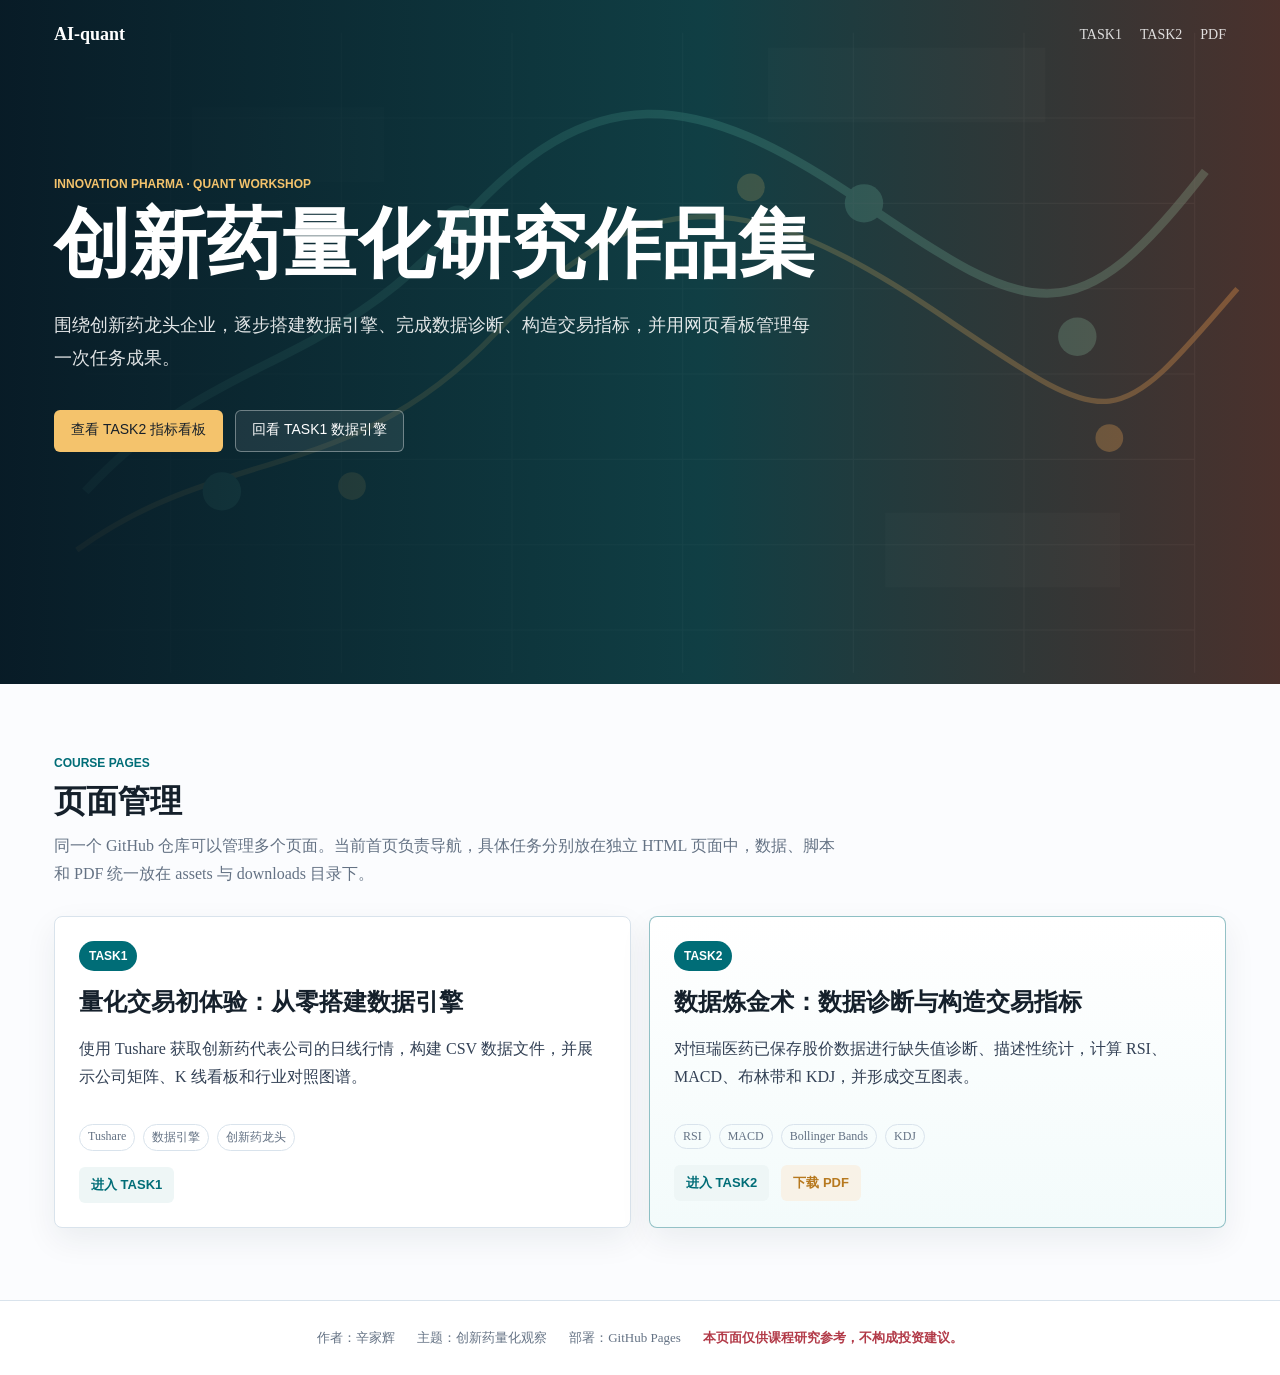
==== index.html @ 2474ee15 "Add TASK2 indicator dashboard" ====
<!doctype html>
<html lang="zh-CN">
<head>
  <meta charset="utf-8">
  <meta name="viewport" content="width=device-width, initial-scale=1">
  <title>AI-quant · 创新药量化学习档案</title>
  <link rel="stylesheet" href="assets/styles.css?v=4">
</head>
<body>
  <header class="hero portal-hero">
    <nav class="nav">
      <div class="brand">AI-quant</div>
      <div class="nav-links">
        <a href="task1.html">TASK1</a>
        <a href="task2.html">TASK2</a>
        <a href="downloads/辛家辉TASK2.pdf">PDF</a>
      </div>
    </nav>
    <section class="hero-inner">
      <p class="eyebrow">Innovation Pharma · Quant Workshop</p>
      <h1>创新药量化研究作品集</h1>
      <p class="hero-copy">围绕创新药龙头企业，逐步搭建数据引擎、完成数据诊断、构造交易指标，并用网页看板管理每一次任务成果。</p>
      <div class="hero-actions">
        <a class="button primary" href="task2.html">查看 TASK2 指标看板</a>
        <a class="button secondary" href="task1.html">回看 TASK1 数据引擎</a>
      </div>
    </section>
  </header>

  <main>
    <section class="section">
      <div class="section-head">
        <p class="eyebrow">Course Pages</p>
        <h2>页面管理</h2>
        <p>同一个 GitHub 仓库可以管理多个页面。当前首页负责导航，具体任务分别放在独立 HTML 页面中，数据、脚本和 PDF 统一放在 assets 与 downloads 目录下。</p>
      </div>
      <div class="portal-grid">
        <article class="portal-card">
          <span class="task-mark">TASK1</span>
          <h3>量化交易初体验：从零搭建数据引擎</h3>
          <p>使用 Tushare 获取创新药代表公司的日线行情，构建 CSV 数据文件，并展示公司矩阵、K 线看板和行业对照图谱。</p>
          <div class="tags">
            <span class="tag">Tushare</span>
            <span class="tag">数据引擎</span>
            <span class="tag">创新药龙头</span>
          </div>
          <a class="csv-link" href="task1.html">进入 TASK1</a>
        </article>

        <article class="portal-card featured">
          <span class="task-mark">TASK2</span>
          <h3>数据炼金术：数据诊断与构造交易指标</h3>
          <p>对恒瑞医药已保存股价数据进行缺失值诊断、描述性统计，计算 RSI、MACD、布林带和 KDJ，并形成交互图表。</p>
          <div class="tags">
            <span class="tag">RSI</span>
            <span class="tag">MACD</span>
            <span class="tag">Bollinger Bands</span>
            <span class="tag">KDJ</span>
          </div>
          <a class="csv-link" href="task2.html">进入 TASK2</a>
          <a class="csv-link secondary-link" href="downloads/辛家辉TASK2.pdf">下载 PDF</a>
        </article>
      </div>
    </section>
  </main>

  <footer class="footer">
    <span>作者：辛家辉</span>
    <span>主题：创新药量化观察</span>
    <span>部署：GitHub Pages</span>
    <strong>本页面仅供课程研究参考，不构成投资建议。</strong>
  </footer>
</body>
</html>
---- assets/styles.css ----
:root {
  color-scheme: light;
  --ink: #15202b;
  --muted: #647284;
  --line: #d9e3ec;
  --panel: #ffffff;
  --soft: #f3f7fb;
  --teal: #006d77;
  --deep: #0f2f3a;
  --red: #b23a48;
  --gold: #b7791f;
  --blue: #2f5597;
  --green: #2f7d5c;
}

* {
  box-sizing: border-box;
}

html {
  scroll-behavior: smooth;
}

body {
  margin: 0;
  font-family: "Songti SC", SimSun, "Noto Serif CJK SC", serif;
  color: var(--ink);
  background: #fbfcfe;
  letter-spacing: 0;
}

a {
  color: inherit;
  text-decoration: none;
}

.hero {
  min-height: 88vh;
  color: #fff;
  background:
    linear-gradient(90deg, rgba(8, 27, 38, .96), rgba(17, 70, 72, .76) 55%, rgba(112, 55, 37, .62)),
    url("data:image/svg+xml,%3Csvg xmlns='http://www.w3.org/2000/svg' viewBox='0 0 1200 760'%3E%3Crect width='1200' height='760' fill='%230d2738'/%3E%3Cg opacity='.68'%3E%3Cpath d='M80 520 C200 390 306 410 430 270 S650 140 810 250 1010 375 1130 220' fill='none' stroke='%236cc3b2' stroke-width='8'/%3E%3Cpath d='M72 575 C210 475 330 515 466 370 S704 235 875 350 1040 470 1160 330' fill='none' stroke='%23f4b860' stroke-width='5'/%3E%3Cpath d='M180 160 h180 v70 H180zM720 104 h260 v70H720zM830 540h220v70H830z' fill='%23ffffff' opacity='.08'/%3E%3Ccircle cx='208' cy='520' r='18' fill='%236cc3b2'/%3E%3Ccircle cx='430' cy='270' r='18' fill='%236cc3b2'/%3E%3Ccircle cx='810' cy='250' r='18' fill='%236cc3b2'/%3E%3Ccircle cx='1010' cy='375' r='18' fill='%236cc3b2'/%3E%3Ccircle cx='330' cy='515' r='13' fill='%23f4b860'/%3E%3Ccircle cx='704' cy='235' r='13' fill='%23f4b860'/%3E%3Ccircle cx='1040' cy='470' r='13' fill='%23f4b860'/%3E%3Cg stroke='%23ffffff' opacity='.16'%3E%3Cpath d='M80 650h1040M80 570h1040M80 490h1040M80 410h1040M80 330h1040M80 250h1040M80 170h1040'/%3E%3Cpath d='M160 90v600M320 90v600M480 90v600M640 90v600M800 90v600M960 90v600M1120 90v600'/%3E%3C/g%3E%3C/g%3E%3C/svg%3E") center/cover;
}

.nav {
  display: flex;
  align-items: center;
  justify-content: space-between;
  max-width: 1220px;
  margin: 0 auto;
  padding: 24px;
}

.brand {
  font-size: 18px;
  font-weight: 700;
}

.nav-links {
  display: flex;
  gap: 18px;
  font-size: 14px;
  color: rgba(255, 255, 255, .84);
}

.hero-inner {
  max-width: 1220px;
  margin: 0 auto;
  padding: 12vh 24px 18vh;
}

.eyebrow {
  margin: 0 0 12px;
  color: var(--teal);
  font-family: Arial, sans-serif;
  font-size: 12px;
  font-weight: 800;
  text-transform: uppercase;
}

.hero .eyebrow {
  color: #f4c36c;
}

h1,
h2,
h3,
h4 {
  margin: 0;
  font-weight: 700;
  letter-spacing: 0;
}

h1 {
  max-width: 820px;
  font-size: clamp(40px, 7vw, 76px);
  line-height: 1.08;
}

h2 {
  font-size: 32px;
  line-height: 1.2;
}

.hero-copy {
  max-width: 760px;
  margin: 24px 0 0;
  color: rgba(255, 255, 255, .88);
  font-size: 18px;
  line-height: 1.85;
}

.hero-actions {
  display: flex;
  gap: 12px;
  flex-wrap: wrap;
  margin-top: 34px;
}

.button,
.seg {
  min-height: 42px;
  border: 1px solid transparent;
  border-radius: 6px;
  padding: 10px 16px;
  font-family: Arial, "Songti SC", SimSun, serif;
  font-size: 14px;
  cursor: pointer;
}

.button.primary {
  background: #f4c36c;
  color: #17202a;
}

.button.secondary {
  border-color: rgba(255, 255, 255, .36);
  color: #fff;
  background: rgba(255, 255, 255, .08);
}

.section {
  max-width: 1220px;
  margin: 0 auto;
  padding: 72px 24px;
}

.section-head {
  max-width: 790px;
  margin-bottom: 28px;
}

.section-head p:not(.eyebrow) {
  margin: 12px 0 0;
  color: var(--muted);
  line-height: 1.75;
}

.dashboard-section {
  max-width: none;
  padding-left: max(24px, calc((100vw - 1220px) / 2 + 24px));
  padding-right: max(24px, calc((100vw - 1220px) / 2 + 24px));
  background: linear-gradient(180deg, #ffffff 0%, #f5f9fc 100%);
}

.control-row {
  display: flex;
  gap: 8px;
  flex-wrap: wrap;
  margin-bottom: 16px;
}

.sticky-control {
  position: sticky;
  top: 0;
  z-index: 5;
  width: fit-content;
  border: 1px solid rgba(217, 227, 236, .88);
  border-radius: 8px;
  padding: 6px;
  background: rgba(255, 255, 255, .9);
  backdrop-filter: blur(14px);
}

.seg {
  border-color: var(--line);
  background: #fff;
  color: var(--ink);
}

.seg.active {
  border-color: var(--teal);
  background: var(--teal);
  color: #fff;
}

.dashboard-grid {
  display: grid;
  grid-template-columns: 310px minmax(0, 1fr);
  gap: 18px;
  align-items: stretch;
  overflow: hidden;
}

.quote-panel,
.insight-panel,
.metric-card,
.report-card,
.chart-panel {
  border: 1px solid var(--line);
  border-radius: 8px;
  background: var(--panel);
  box-shadow: 0 12px 32px rgba(15, 47, 58, .07);
}

.quote-panel {
  padding: 20px;
  background: linear-gradient(180deg, #ffffff 0%, #f7fbfb 100%);
}

.quote-head {
  display: flex;
  justify-content: space-between;
  gap: 12px;
}

.quote-head h3 {
  font-size: 26px;
}

.quote-head span:not(.status-dot) {
  color: var(--muted);
  font-family: Arial, sans-serif;
}

.status-dot {
  align-self: flex-start;
  border-radius: 999px;
  padding: 5px 9px;
  color: #fff;
  background: var(--deep);
  font-size: 12px;
  white-space: nowrap;
}

.price-row {
  display: flex;
  align-items: baseline;
  gap: 14px;
  margin-top: 24px;
}

.price-row strong {
  font-family: Georgia, serif;
  font-size: 48px;
  line-height: 1;
}

.positive {
  color: var(--green);
}

.negative {
  color: var(--red);
}

.quote-stats {
  display: grid;
  grid-template-columns: 1fr 1fr;
  gap: 10px;
  margin-top: 22px;
}

.quote-stats div,
.tech-grid div {
  border: 1px solid var(--line);
  border-radius: 8px;
  padding: 12px;
  background: #fff;
}

.quote-stats span,
.tech-grid span,
.metric-line span {
  display: block;
  color: var(--muted);
  font-size: 12px;
}

.quote-stats strong,
.tech-grid strong {
  display: block;
  margin-top: 6px;
  font-family: Arial, sans-serif;
  font-size: 18px;
}

.thesis-box {
  margin-top: 20px;
  border-left: 4px solid var(--teal);
  padding: 2px 0 2px 14px;
}

.thesis-box h4,
.analysis-list h4 {
  font-size: 15px;
}

.thesis-box p,
.analysis-list p {
  margin: 8px 0 0;
  color: #334155;
  line-height: 1.68;
}

.kline-panel {
  grid-row: span 2;
}

.insight-panel {
  padding: 18px;
}

.tech-grid {
  display: grid;
  grid-template-columns: repeat(4, minmax(0, 1fr));
  gap: 10px;
  margin-top: 14px;
}

.tech-grid em {
  display: block;
  margin-top: 4px;
  color: var(--muted);
  font-style: normal;
  font-size: 12px;
}

.analysis-list {
  display: grid;
  grid-template-columns: 1fr 1fr;
  gap: 10px 16px;
  margin-top: 12px;
}

.analysis-list h4 {
  grid-column: span 1;
  color: var(--teal);
}

.analysis-list p {
  border-top: 1px solid var(--line);
  padding-top: 10px;
}

.metric-grid,
.report-grid {
  display: grid;
  grid-template-columns: repeat(4, minmax(0, 1fr));
  gap: 16px;
}

.metric-card {
  padding: 18px;
}

.metric-top {
  display: flex;
  justify-content: space-between;
  gap: 12px;
  min-height: 56px;
}

.metric-card h3,
.report-card h3 {
  font-size: 20px;
}

.badge {
  align-self: flex-start;
  border-radius: 999px;
  padding: 5px 8px;
  color: #fff;
  background: var(--teal);
  font-family: Arial, sans-serif;
  font-size: 12px;
  white-space: nowrap;
}

.metric-list {
  display: grid;
  gap: 10px;
  margin-top: 18px;
}

.metric-line {
  display: flex;
  justify-content: space-between;
  gap: 12px;
  border-top: 1px solid var(--line);
  padding-top: 10px;
  font-family: Arial, "Songti SC", SimSun, serif;
}

.visual-band {
  max-width: none;
  padding-left: max(24px, calc((100vw - 1220px) / 2 + 24px));
  padding-right: max(24px, calc((100vw - 1220px) / 2 + 24px));
  background: var(--soft);
  overflow: hidden;
}

.chart-stack {
  display: grid;
  grid-template-columns: minmax(0, 1fr);
  gap: 18px;
  min-width: 0;
  overflow: hidden;
}

.chart-panel {
  padding: 18px;
  width: 100%;
  max-width: 100%;
  min-width: 0;
  overflow: hidden;
}

.panel-title {
  font-weight: 700;
  margin-bottom: 10px;
}

.chart {
  width: 100%;
  max-width: 100%;
  height: 420px;
  min-width: 0;
  overflow: hidden;
}

.chart > div,
.chart canvas {
  max-width: 100% !important;
}

.chart.tall {
  height: 560px;
}

.caption {
  margin: 10px 0 0;
  color: var(--muted);
  font-size: 14px;
  line-height: 1.65;
}

.report-card {
  display: flex;
  flex-direction: column;
  min-height: 330px;
  padding: 20px;
}

.report-meta {
  margin-top: 10px;
  color: var(--muted);
  font-size: 13px;
  line-height: 1.7;
}

.report-card p {
  margin: 16px 0 0;
  color: #2d3748;
  line-height: 1.72;
}

.tags {
  display: flex;
  gap: 8px;
  flex-wrap: wrap;
  margin-top: auto;
  padding-top: 18px;
}

.tag {
  border: 1px solid var(--line);
  border-radius: 999px;
  padding: 4px 8px;
  color: var(--muted);
  font-size: 12px;
}

.csv-link {
  display: inline-flex;
  align-items: center;
  justify-content: center;
  width: fit-content;
  min-height: 36px;
  margin-top: 16px;
  border-radius: 6px;
  padding: 8px 12px;
  background: #eef6f6;
  color: var(--teal);
  font-family: Arial, "Songti SC", SimSun, serif;
  font-size: 13px;
  font-weight: 700;
}

.footer {
  display: flex;
  flex-wrap: wrap;
  gap: 12px 22px;
  justify-content: center;
  border-top: 1px solid var(--line);
  padding: 28px 24px;
  color: var(--muted);
  background: #fff;
  font-size: 13px;
}

.footer strong {
  color: var(--red);
}

.portal-hero,
.task2-hero {
  min-height: 76vh;
}

.portal-grid {
  display: grid;
  grid-template-columns: repeat(2, minmax(0, 1fr));
  gap: 18px;
}

.small-grid {
  grid-template-columns: repeat(2, minmax(0, 1fr));
}

.portal-card,
.indicator-card {
  border: 1px solid var(--line);
  border-radius: 8px;
  background: #fff;
  box-shadow: 0 12px 32px rgba(15, 47, 58, .07);
}

.portal-card {
  min-height: 300px;
  padding: 24px;
}

.portal-card.featured {
  border-color: rgba(0, 109, 119, .42);
  background: linear-gradient(180deg, #ffffff 0%, #f3fbfb 100%);
}

.task-mark {
  display: inline-flex;
  align-items: center;
  min-height: 30px;
  border-radius: 999px;
  padding: 5px 10px;
  color: #fff;
  background: var(--teal);
  font-family: Arial, sans-serif;
  font-size: 12px;
  font-weight: 800;
}

.portal-card h3 {
  margin-top: 16px;
  font-size: 24px;
  line-height: 1.32;
}

.portal-card p,
.indicator-card p {
  color: #334155;
  line-height: 1.72;
}

.secondary-link {
  margin-left: 8px;
  background: #f8f2e7;
  color: var(--gold);
}

.table-wrap {
  width: 100%;
  overflow-x: auto;
  border: 1px solid var(--line);
  border-radius: 8px;
  background: #fff;
  box-shadow: 0 12px 32px rgba(15, 47, 58, .05);
}

.data-table {
  width: 100%;
  border-collapse: collapse;
  min-width: 720px;
  font-family: Arial, "Songti SC", SimSun, serif;
  font-size: 14px;
}

.data-table th,
.data-table td {
  border-bottom: 1px solid var(--line);
  padding: 12px 14px;
  text-align: right;
}

.data-table th:first-child,
.data-table td:first-child {
  text-align: left;
}

.data-table th {
  color: var(--deep);
  background: #e9f4f7;
}

.indicator-grid {
  display: grid;
  grid-template-columns: repeat(4, minmax(0, 1fr));
  gap: 14px;
  margin-bottom: 18px;
}

.indicator-card {
  padding: 18px;
}

.indicator-card h3 {
  font-size: 22px;
  color: var(--teal);
}

.task2-stack {
  margin-top: 18px;
}

.chart.compact {
  height: 360px;
}

@media (max-width: 1080px) {
  .dashboard-grid {
    grid-template-columns: 1fr;
  }

  .kline-panel {
    grid-row: auto;
  }

  .metric-grid,
  .report-grid,
  .indicator-grid {
    grid-template-columns: repeat(2, minmax(0, 1fr));
  }
}

@media (max-width: 760px) {
  .nav {
    align-items: flex-start;
    flex-direction: column;
    gap: 14px;
  }

  .nav-links {
    width: 100%;
    justify-content: space-between;
  }

  .hero-inner {
    padding-top: 9vh;
  }

  .sticky-control {
    position: static;
    width: 100%;
  }

  .control-row .seg {
    flex: 1 1 calc(50% - 8px);
  }

  .metric-grid,
  .report-grid,
  .tech-grid,
  .analysis-list,
  .portal-grid,
  .small-grid,
  .indicator-grid {
    grid-template-columns: 1fr;
  }

  .chart,
  .chart.tall {
    height: 360px;
  }

  .chart.compact {
    height: 320px;
  }

  .price-row strong {
    font-size: 42px;
  }

  h2 {
    font-size: 27px;
  }
}
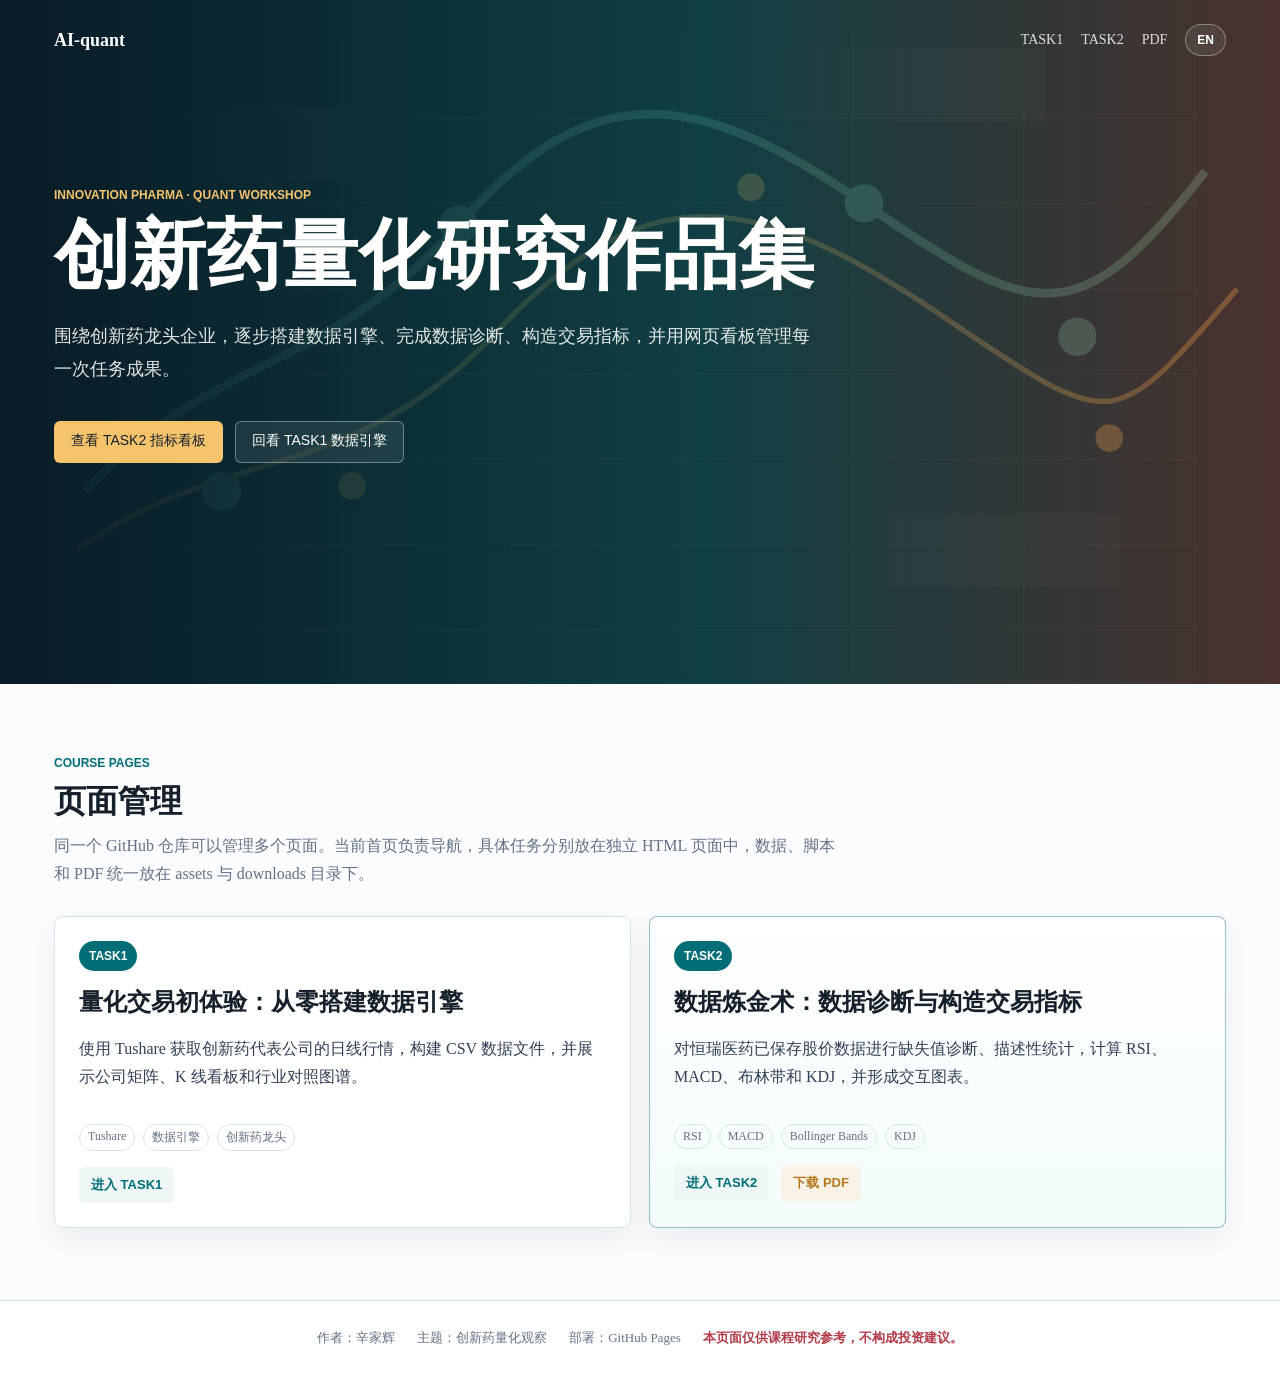
==== commit f1f6f8b0: "Unify task pages and add language toggle" ====
--- a/index.html
+++ b/index.html
@@ -70,5 +70,6 @@
     <span>部署：GitHub Pages</span>
     <strong>本页面仅供课程研究参考，不构成投资建议。</strong>
   </footer>
+  <script src="assets/i18n.js?v=5"></script>
 </body>
 </html>
--- a/assets/styles.css
+++ b/assets/styles.css
@@ -58,9 +58,23 @@
 
 .nav-links {
   display: flex;
+  align-items: center;
   gap: 18px;
   font-size: 14px;
   color: rgba(255, 255, 255, .84);
+}
+
+.lang-toggle {
+  min-height: 32px;
+  border: 1px solid rgba(255, 255, 255, .34);
+  border-radius: 999px;
+  padding: 5px 11px;
+  color: #fff;
+  background: rgba(255, 255, 255, .08);
+  font-family: Arial, sans-serif;
+  font-size: 12px;
+  font-weight: 800;
+  cursor: pointer;
 }
 
 .hero-inner {
@@ -671,6 +685,7 @@
   .nav-links {
     width: 100%;
     justify-content: space-between;
+    gap: 10px;
   }
 
   .hero-inner {
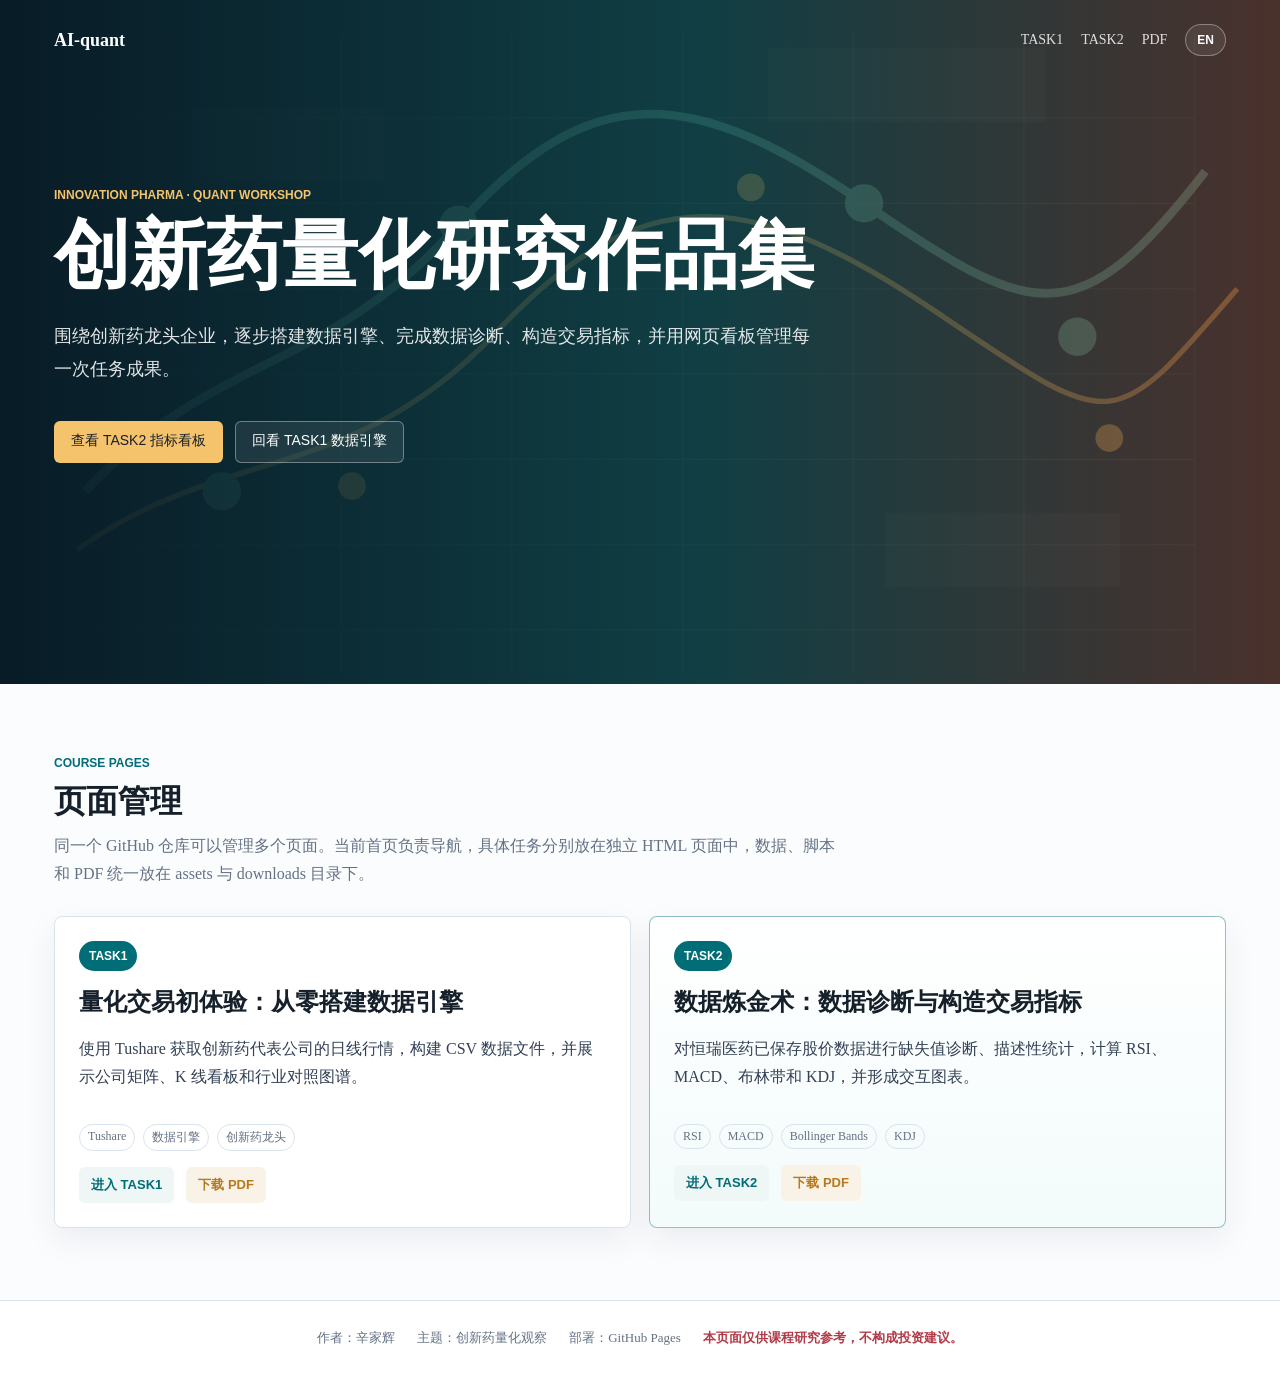
==== commit 6e70dc8c: "Add TASK1 PDF link on homepage" ====
--- a/index.html
+++ b/index.html
@@ -45,6 +45,7 @@
             <span class="tag">创新药龙头</span>
           </div>
           <a class="csv-link" href="task1.html">进入 TASK1</a>
+          <a class="csv-link secondary-link" href="downloads/辛家辉TASK1.pdf">下载 PDF</a>
         </article>
 
         <article class="portal-card featured">
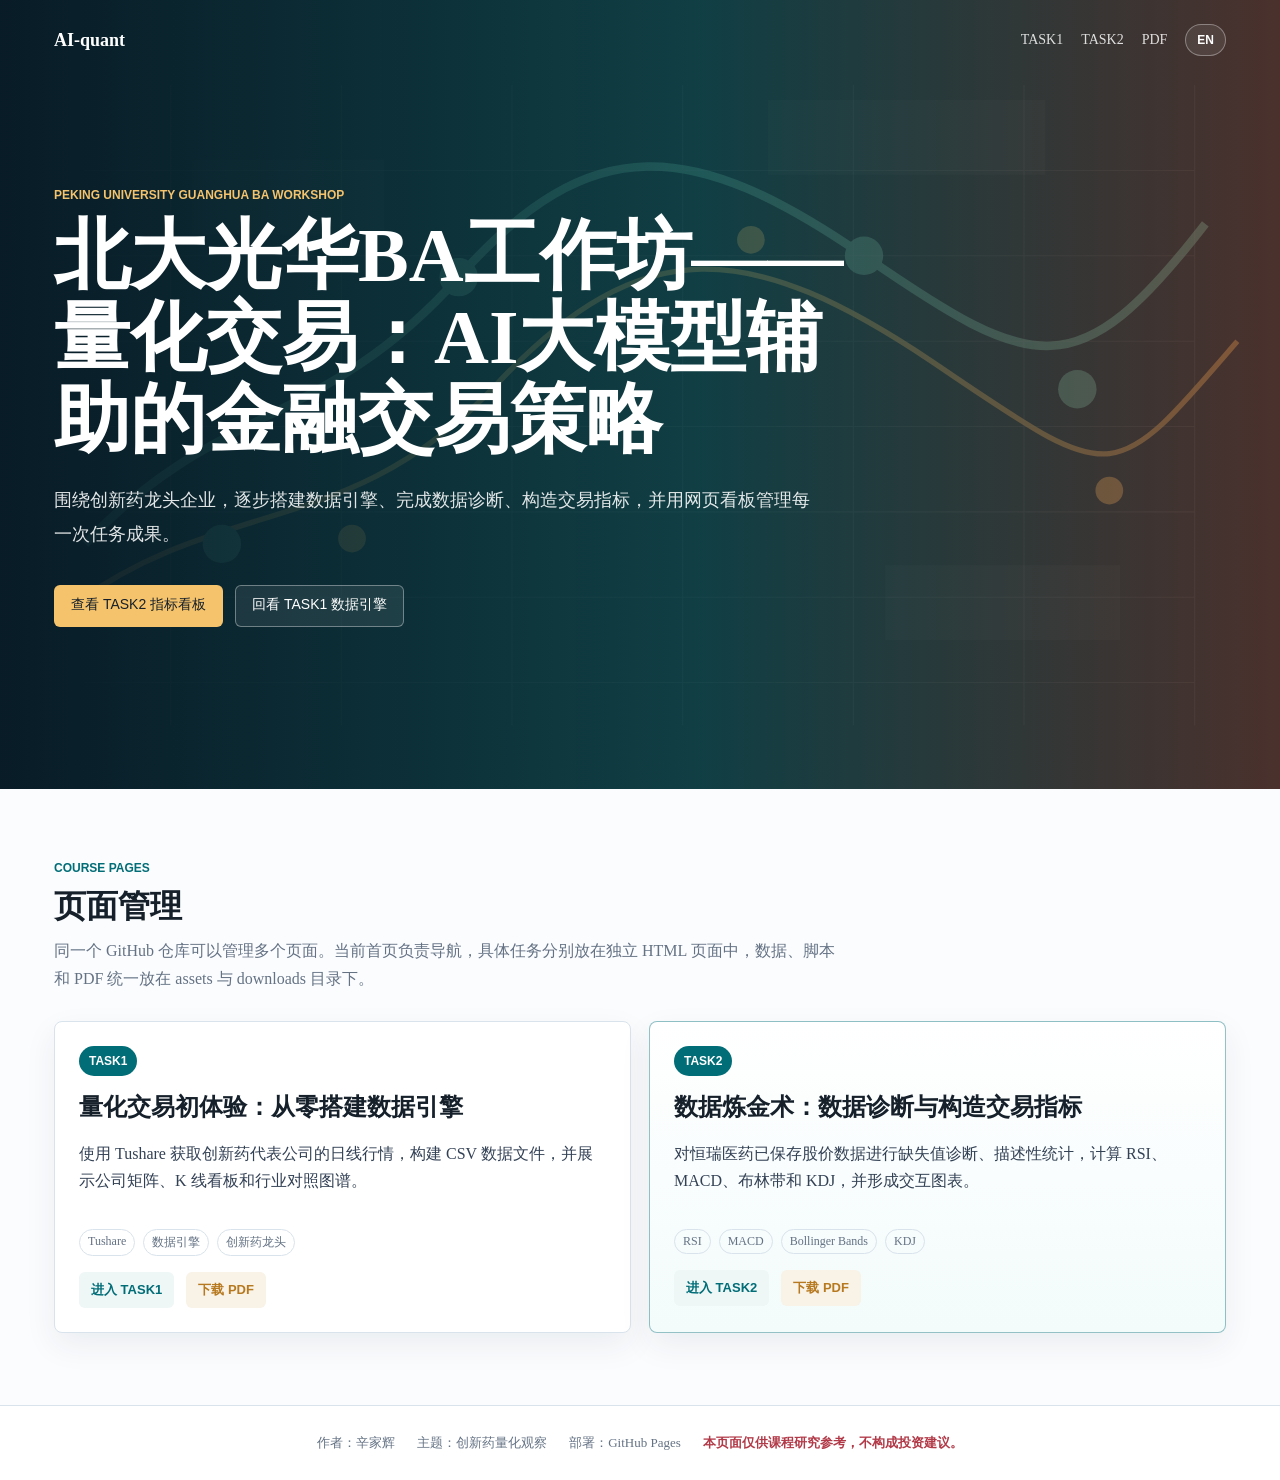
==== commit 9e884fb7: "Update workshop title" ====
--- a/index.html
+++ b/index.html
@@ -3,7 +3,7 @@
 <head>
   <meta charset="utf-8">
   <meta name="viewport" content="width=device-width, initial-scale=1">
-  <title>AI-quant · 创新药量化学习档案</title>
+  <title>北大光华BA工作坊——量化交易：AI大模型辅助的金融交易策略</title>
   <link rel="stylesheet" href="assets/styles.css?v=4">
 </head>
 <body>
@@ -17,8 +17,8 @@
       </div>
     </nav>
     <section class="hero-inner">
-      <p class="eyebrow">Innovation Pharma · Quant Workshop</p>
-      <h1>创新药量化研究作品集</h1>
+      <p class="eyebrow">Peking University Guanghua BA Workshop</p>
+      <h1>北大光华BA工作坊——量化交易：AI大模型辅助的金融交易策略</h1>
       <p class="hero-copy">围绕创新药龙头企业，逐步搭建数据引擎、完成数据诊断、构造交易指标，并用网页看板管理每一次任务成果。</p>
       <div class="hero-actions">
         <a class="button primary" href="task2.html">查看 TASK2 指标看板</a>
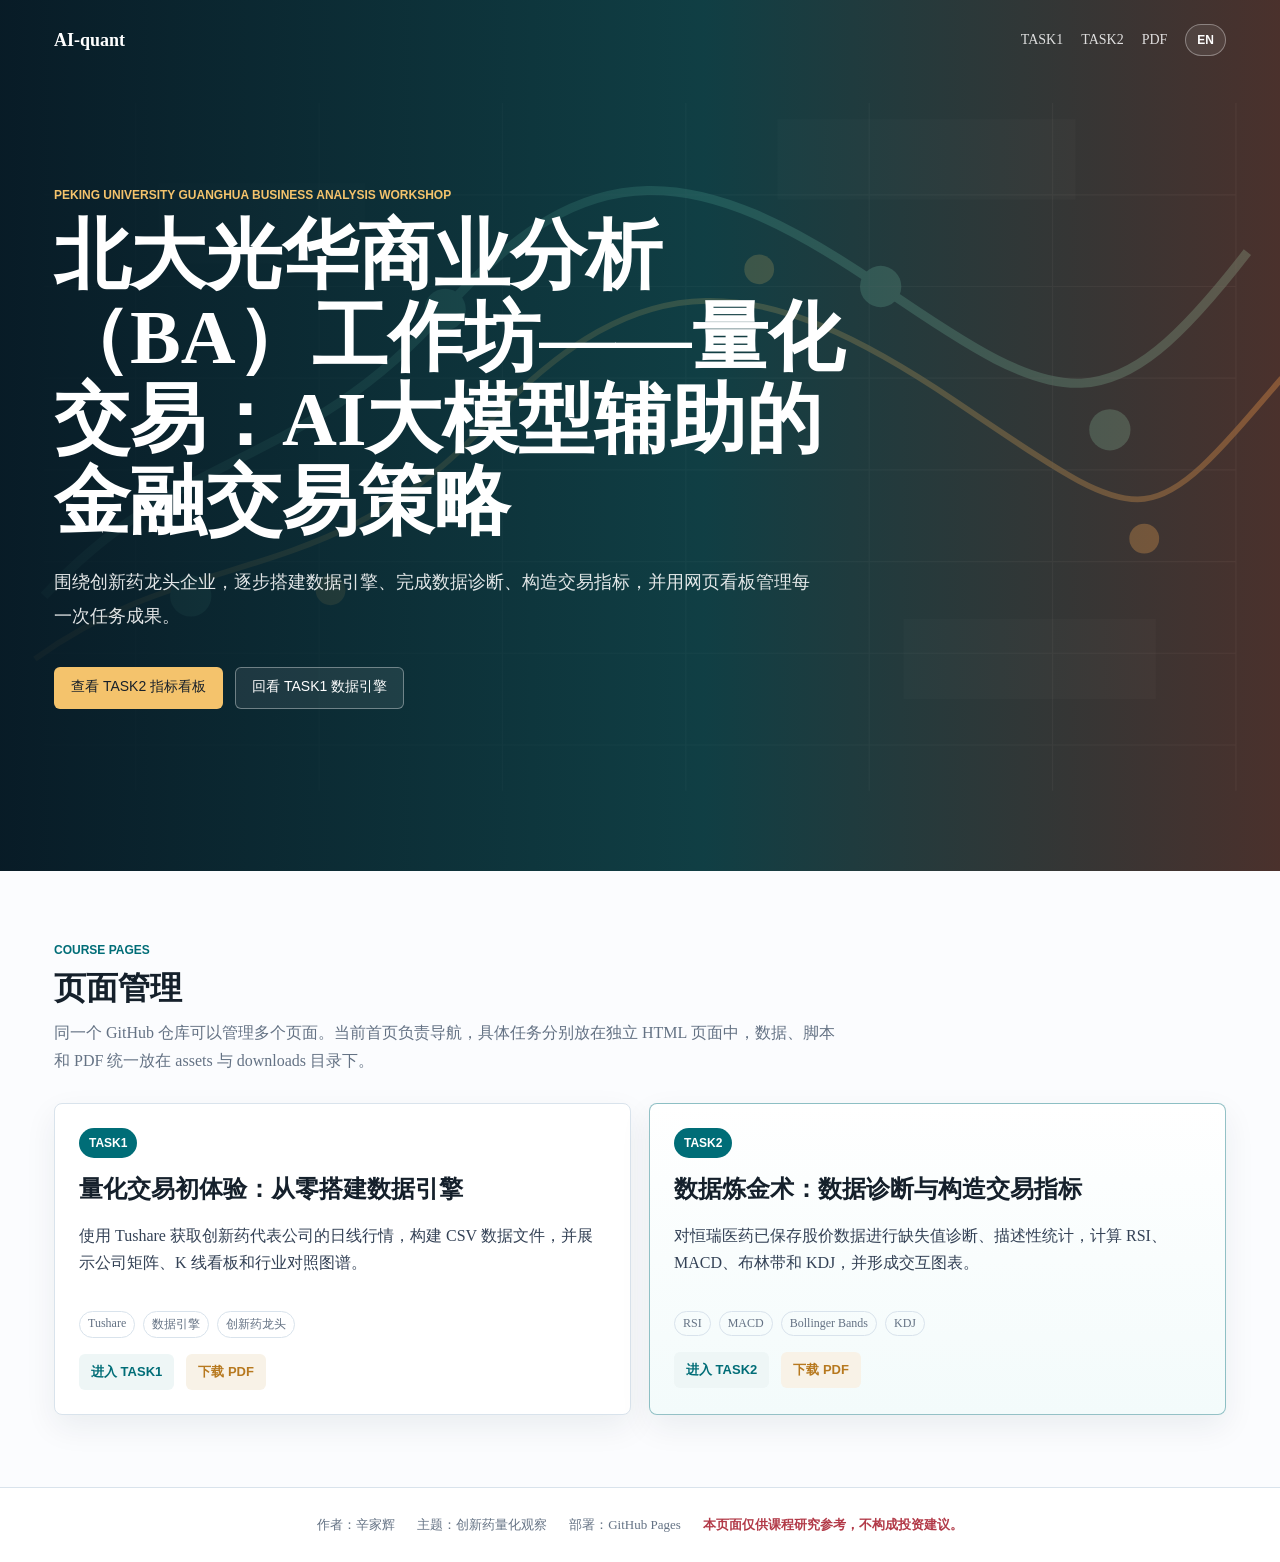
==== commit a292b522: "Clarify BA as Business Analysis" ====
--- a/index.html
+++ b/index.html
@@ -3,7 +3,7 @@
 <head>
   <meta charset="utf-8">
   <meta name="viewport" content="width=device-width, initial-scale=1">
-  <title>北大光华BA工作坊——量化交易：AI大模型辅助的金融交易策略</title>
+  <title>北大光华商业分析（BA）工作坊——量化交易：AI大模型辅助的金融交易策略</title>
   <link rel="stylesheet" href="assets/styles.css?v=4">
 </head>
 <body>
@@ -17,8 +17,8 @@
       </div>
     </nav>
     <section class="hero-inner">
-      <p class="eyebrow">Peking University Guanghua BA Workshop</p>
-      <h1>北大光华BA工作坊——量化交易：AI大模型辅助的金融交易策略</h1>
+      <p class="eyebrow">Peking University Guanghua Business Analysis Workshop</p>
+      <h1>北大光华商业分析（BA）工作坊——量化交易：AI大模型辅助的金融交易策略</h1>
       <p class="hero-copy">围绕创新药龙头企业，逐步搭建数据引擎、完成数据诊断、构造交易指标，并用网页看板管理每一次任务成果。</p>
       <div class="hero-actions">
         <a class="button primary" href="task2.html">查看 TASK2 指标看板</a>
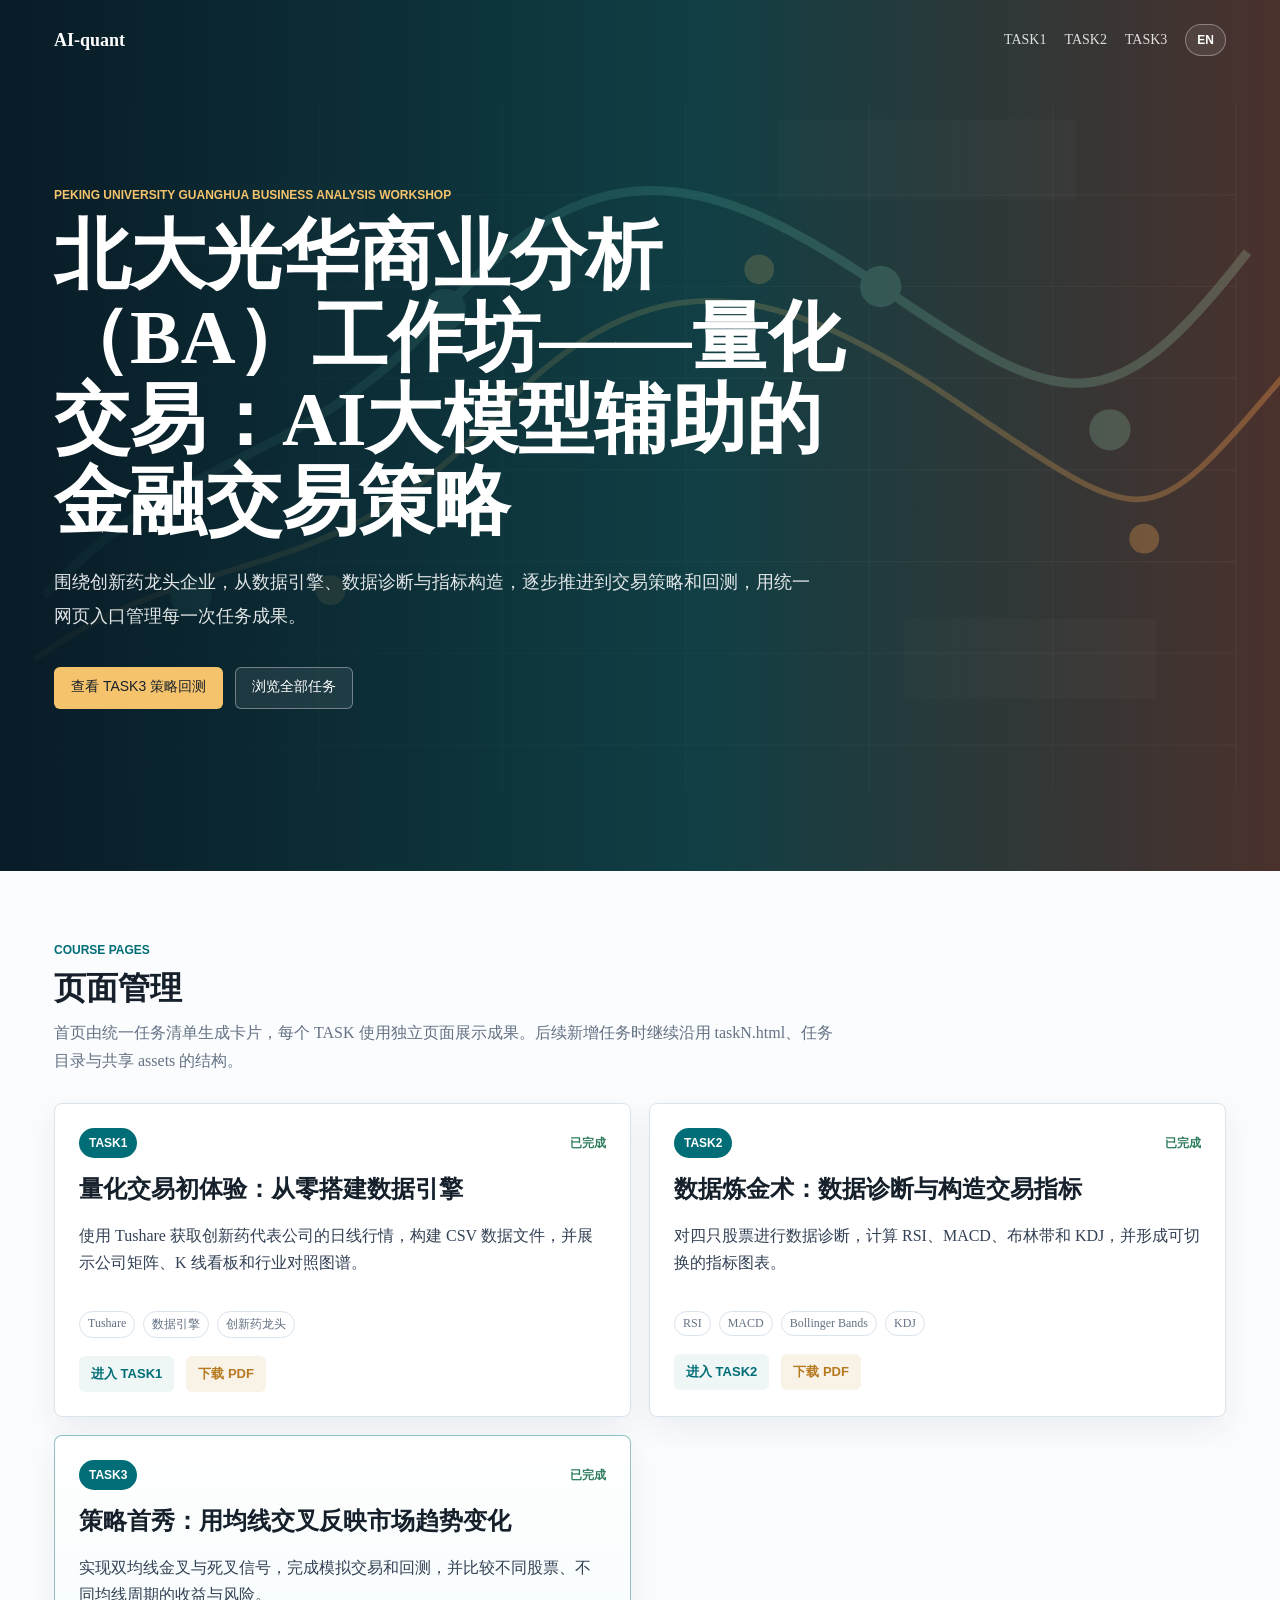
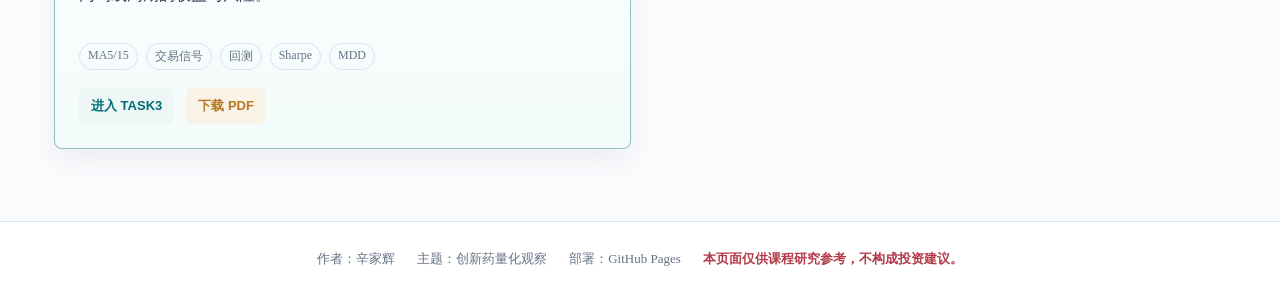
==== commit 6f25548a: "Add scalable task portal and TASK3 dashboard" ====
--- a/index.html
+++ b/index.html
@@ -4,7 +4,7 @@
   <meta charset="utf-8">
   <meta name="viewport" content="width=device-width, initial-scale=1">
   <title>北大光华商业分析（BA）工作坊——量化交易：AI大模型辅助的金融交易策略</title>
-  <link rel="stylesheet" href="assets/styles.css?v=4">
+  <link rel="stylesheet" href="assets/styles.css?v=6">
 </head>
 <body>
   <header class="hero portal-hero">
@@ -13,55 +13,28 @@
       <div class="nav-links">
         <a href="task1.html">TASK1</a>
         <a href="task2.html">TASK2</a>
-        <a href="downloads/辛家辉TASK2.pdf">PDF</a>
+        <a href="task3.html">TASK3</a>
       </div>
     </nav>
     <section class="hero-inner">
       <p class="eyebrow">Peking University Guanghua Business Analysis Workshop</p>
       <h1>北大光华商业分析（BA）工作坊——量化交易：AI大模型辅助的金融交易策略</h1>
-      <p class="hero-copy">围绕创新药龙头企业，逐步搭建数据引擎、完成数据诊断、构造交易指标，并用网页看板管理每一次任务成果。</p>
+      <p class="hero-copy">围绕创新药龙头企业，从数据引擎、数据诊断与指标构造，逐步推进到交易策略和回测，用统一网页入口管理每一次任务成果。</p>
       <div class="hero-actions">
-        <a class="button primary" href="task2.html">查看 TASK2 指标看板</a>
-        <a class="button secondary" href="task1.html">回看 TASK1 数据引擎</a>
+        <a class="button primary" href="task3.html">查看 TASK3 策略回测</a>
+        <a class="button secondary" href="#tasks">浏览全部任务</a>
       </div>
     </section>
   </header>
 
   <main>
-    <section class="section">
+    <section class="section" id="tasks">
       <div class="section-head">
         <p class="eyebrow">Course Pages</p>
         <h2>页面管理</h2>
-        <p>同一个 GitHub 仓库可以管理多个页面。当前首页负责导航，具体任务分别放在独立 HTML 页面中，数据、脚本和 PDF 统一放在 assets 与 downloads 目录下。</p>
+        <p>首页由统一任务清单生成卡片，每个 TASK 使用独立页面展示成果。后续新增任务时继续沿用 taskN.html、任务目录与共享 assets 的结构。</p>
       </div>
-      <div class="portal-grid">
-        <article class="portal-card">
-          <span class="task-mark">TASK1</span>
-          <h3>量化交易初体验：从零搭建数据引擎</h3>
-          <p>使用 Tushare 获取创新药代表公司的日线行情，构建 CSV 数据文件，并展示公司矩阵、K 线看板和行业对照图谱。</p>
-          <div class="tags">
-            <span class="tag">Tushare</span>
-            <span class="tag">数据引擎</span>
-            <span class="tag">创新药龙头</span>
-          </div>
-          <a class="csv-link" href="task1.html">进入 TASK1</a>
-          <a class="csv-link secondary-link" href="downloads/辛家辉TASK1.pdf">下载 PDF</a>
-        </article>
-
-        <article class="portal-card featured">
-          <span class="task-mark">TASK2</span>
-          <h3>数据炼金术：数据诊断与构造交易指标</h3>
-          <p>对恒瑞医药已保存股价数据进行缺失值诊断、描述性统计，计算 RSI、MACD、布林带和 KDJ，并形成交互图表。</p>
-          <div class="tags">
-            <span class="tag">RSI</span>
-            <span class="tag">MACD</span>
-            <span class="tag">Bollinger Bands</span>
-            <span class="tag">KDJ</span>
-          </div>
-          <a class="csv-link" href="task2.html">进入 TASK2</a>
-          <a class="csv-link secondary-link" href="downloads/辛家辉TASK2.pdf">下载 PDF</a>
-        </article>
-      </div>
+      <div class="portal-grid" id="taskPortalGrid"></div>
     </section>
   </main>
 
@@ -71,6 +44,8 @@
     <span>部署：GitHub Pages</span>
     <strong>本页面仅供课程研究参考，不构成投资建议。</strong>
   </footer>
-  <script src="assets/i18n.js?v=5"></script>
+  <script src="assets/tasks.js?v=1"></script>
+  <script src="assets/portal.js?v=1"></script>
+  <script src="assets/i18n.js?v=6"></script>
 </body>
 </html>
--- a/assets/styles.css
+++ b/assets/styles.css
@@ -538,7 +538,8 @@
 }
 
 .portal-hero,
-.task2-hero {
+.task2-hero,
+.task3-hero {
   min-height: 76vh;
 }
 
@@ -568,6 +569,112 @@
 .portal-card.featured {
   border-color: rgba(0, 109, 119, .42);
   background: linear-gradient(180deg, #ffffff 0%, #f3fbfb 100%);
+}
+
+.task3-hero {
+  background:
+    linear-gradient(100deg, rgba(8, 27, 38, .97), rgba(24, 72, 86, .84) 55%, rgba(89, 74, 34, .70)),
+    radial-gradient(circle at 76% 38%, rgba(244, 195, 108, .32), transparent 28%),
+    repeating-linear-gradient(0deg, transparent 0 54px, rgba(255, 255, 255, .055) 55px 56px),
+    linear-gradient(135deg, #0f2f3a, #235c67);
+}
+
+.task-card-head,
+.task-actions,
+.strategy-toolbar {
+  display: flex;
+  align-items: center;
+  gap: 12px;
+}
+
+.task-card-head {
+  justify-content: space-between;
+}
+
+.task-status {
+  color: var(--green);
+  font-size: 12px;
+  font-weight: 700;
+}
+
+.task-actions {
+  flex-wrap: wrap;
+  margin-top: 18px;
+}
+
+.task-actions .csv-link,
+.task-actions .secondary-link {
+  margin: 0;
+}
+
+.strategy-concepts .indicator-card:nth-child(1) h3,
+.strategy-value.positive {
+  color: var(--green);
+}
+
+.strategy-concepts .indicator-card:nth-child(2) h3,
+.strategy-value.negative {
+  color: var(--red);
+}
+
+.strategy-toolbar {
+  align-items: flex-start;
+  justify-content: space-between;
+  margin-bottom: 22px;
+  border: 1px solid var(--line);
+  border-radius: 8px;
+  padding: 16px;
+  background: #fff;
+}
+
+.strategy-toolbar > div {
+  flex: 1;
+}
+
+.control-label {
+  display: block;
+  margin-bottom: 10px;
+  color: var(--deep);
+  font-size: 13px;
+  font-weight: 700;
+}
+
+.task3-control {
+  position: static;
+  margin: 0;
+  padding: 0;
+  background: transparent;
+  box-shadow: none;
+}
+
+.strategy-value {
+  margin: 24px 0 10px;
+  color: var(--deep);
+  font-family: Arial, sans-serif;
+  font-size: 38px;
+  font-weight: 800;
+}
+
+.task3-stack {
+  margin-top: 20px;
+}
+
+.comparison-panel {
+  margin-bottom: 20px;
+}
+
+.task3-table-wrap {
+  margin-top: 20px;
+}
+
+.task3-table-wrap .data-table td:first-child,
+.task3-table-wrap .data-table th:first-child {
+  text-align: left;
+}
+
+.task3-table-wrap .data-table td:not(:first-child),
+.task3-table-wrap .data-table th:not(:first-child) {
+  text-align: center;
 }
 
 .task-mark {
@@ -684,7 +791,8 @@
 
   .nav-links {
     width: 100%;
-    justify-content: space-between;
+    justify-content: flex-start;
+    flex-wrap: wrap;
     gap: 10px;
   }
 
@@ -727,4 +835,12 @@
   h2 {
     font-size: 27px;
   }
-}
+
+  .strategy-toolbar {
+    flex-direction: column;
+  }
+
+  .strategy-toolbar > div {
+    width: 100%;
+  }
+}
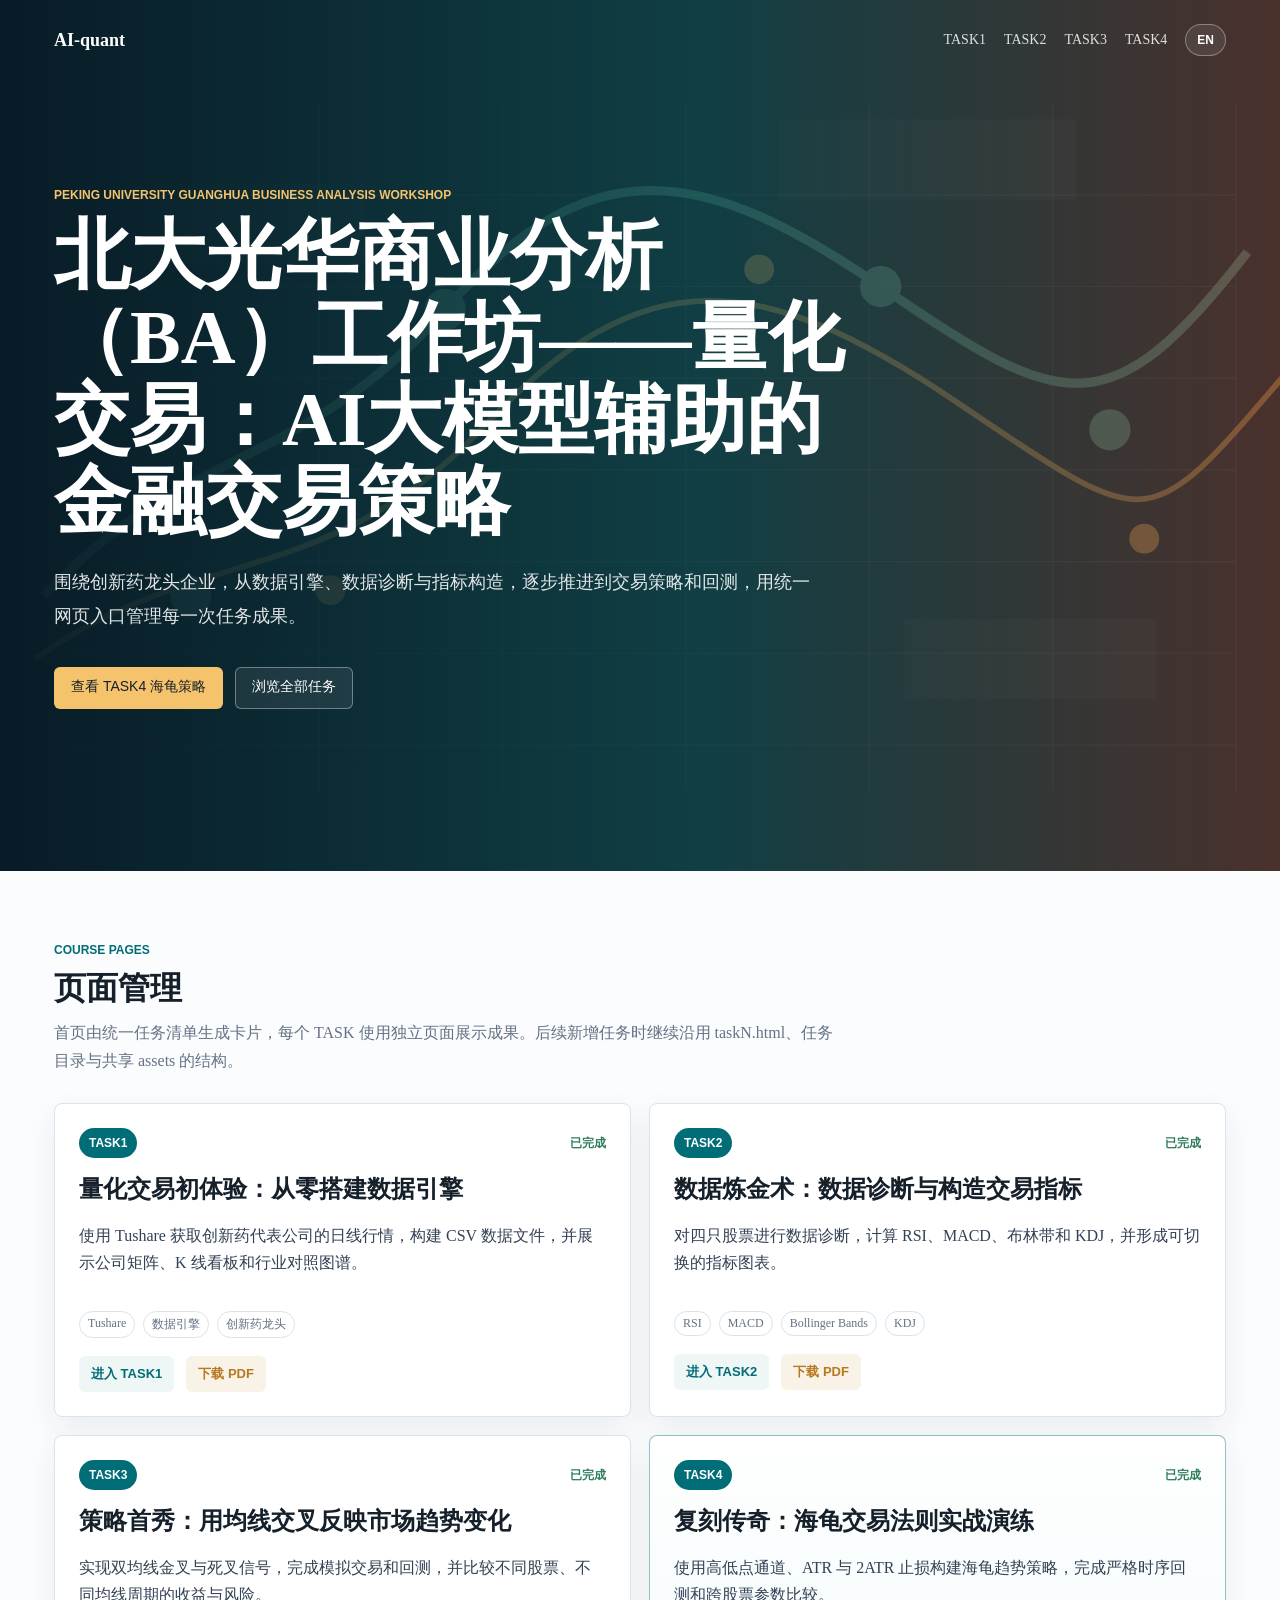
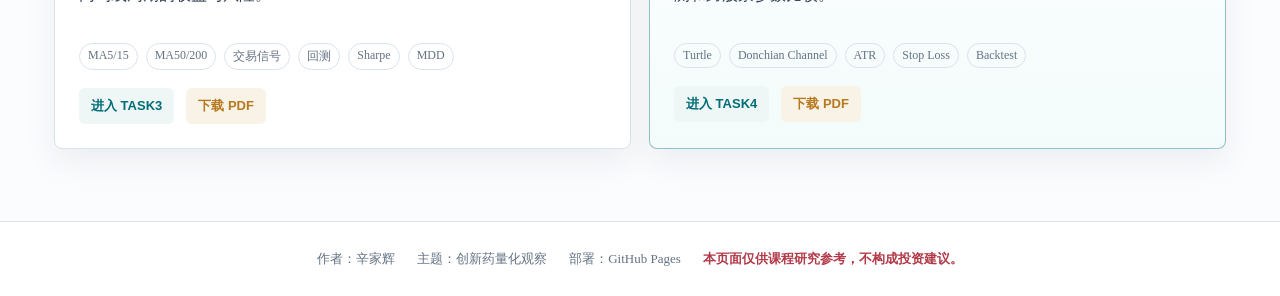
==== commit d39819ce: "Complete TASK4 Turtle Trading assignment" ====
--- a/index.html
+++ b/index.html
@@ -14,6 +14,7 @@
         <a href="task1.html">TASK1</a>
         <a href="task2.html">TASK2</a>
         <a href="task3.html">TASK3</a>
+        <a href="task4.html">TASK4</a>
       </div>
     </nav>
     <section class="hero-inner">
@@ -21,7 +22,7 @@
       <h1>北大光华商业分析（BA）工作坊——量化交易：AI大模型辅助的金融交易策略</h1>
       <p class="hero-copy">围绕创新药龙头企业，从数据引擎、数据诊断与指标构造，逐步推进到交易策略和回测，用统一网页入口管理每一次任务成果。</p>
       <div class="hero-actions">
-        <a class="button primary" href="task3.html">查看 TASK3 策略回测</a>
+        <a class="button primary" href="task4.html">查看 TASK4 海龟策略</a>
         <a class="button secondary" href="#tasks">浏览全部任务</a>
       </div>
     </section>
--- a/assets/styles.css
+++ b/assets/styles.css
@@ -543,6 +543,14 @@
   min-height: 76vh;
 }
 
+.task4-hero {
+  min-height: 76vh;
+  background:
+    linear-gradient(100deg, rgba(9, 31, 31, .97), rgba(17, 82, 72, .84) 58%, rgba(116, 79, 31, .72)),
+    repeating-linear-gradient(90deg, transparent 0 79px, rgba(255,255,255,.045) 80px 81px),
+    linear-gradient(135deg, #0b302f, #286c5d);
+}
+
 .portal-grid {
   display: grid;
   grid-template-columns: repeat(2, minmax(0, 1fr));
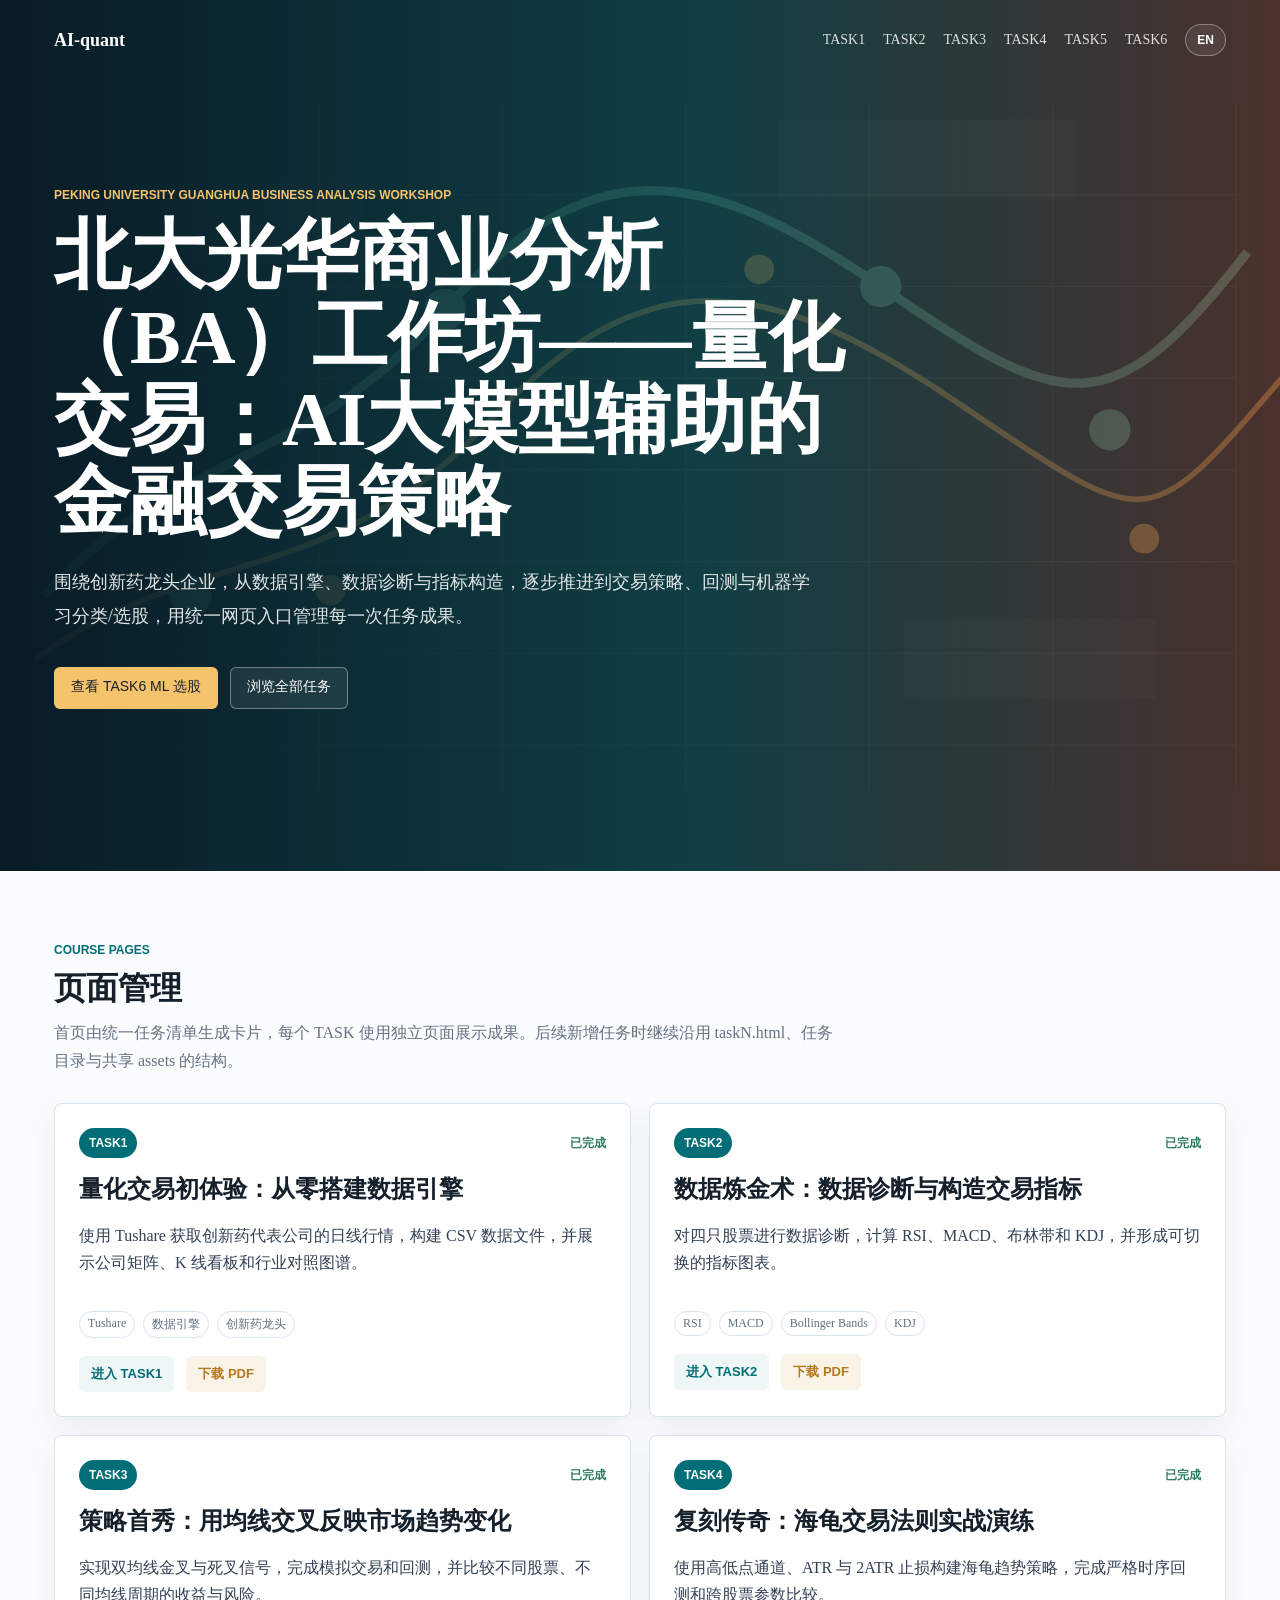
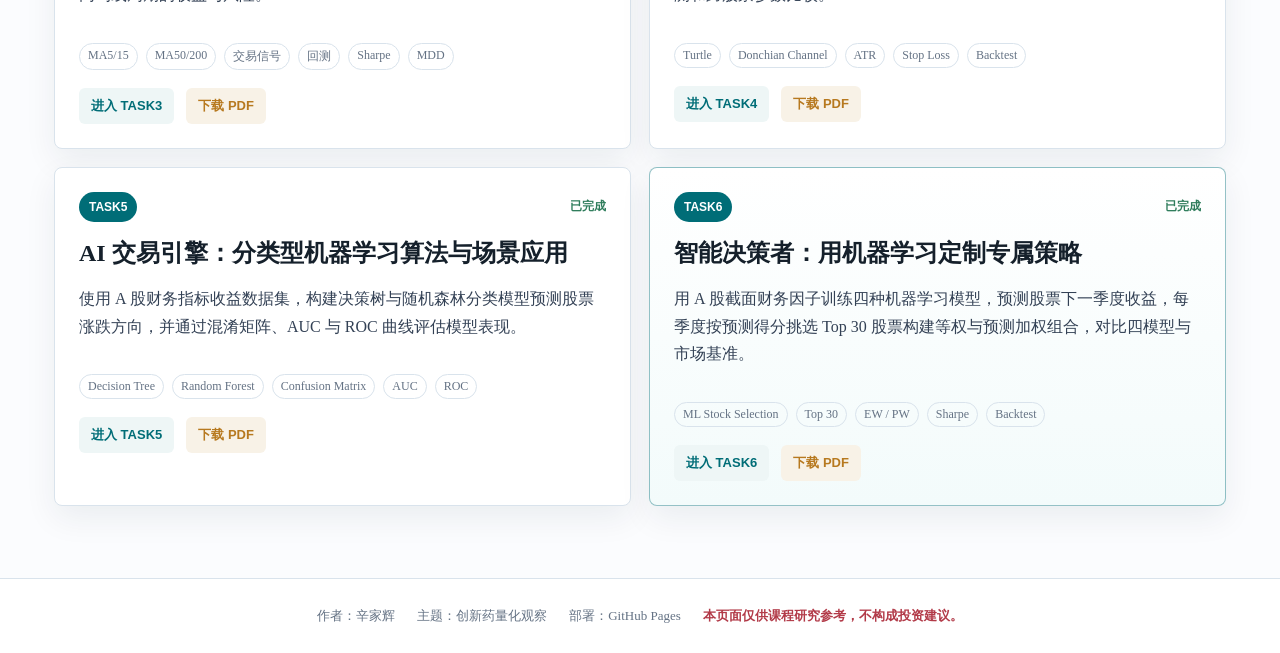
==== commit c7c19498: "新增 TASK5 + TASK6：分类机器学习与 ML 选股策略 TASK5: AI 交易引擎——分类型机器学习算法 - 决策树 + 随机森林分类模型 - 混淆矩阵、AUC、ROC 曲线 - mode" ====
--- a/index.html
+++ b/index.html
@@ -4,7 +4,7 @@
   <meta charset="utf-8">
   <meta name="viewport" content="width=device-width, initial-scale=1">
   <title>北大光华商业分析（BA）工作坊——量化交易：AI大模型辅助的金融交易策略</title>
-  <link rel="stylesheet" href="assets/styles.css?v=6">
+  <link rel="stylesheet" href="assets/styles.css?v=8">
 </head>
 <body>
   <header class="hero portal-hero">
@@ -15,14 +15,16 @@
         <a href="task2.html">TASK2</a>
         <a href="task3.html">TASK3</a>
         <a href="task4.html">TASK4</a>
+        <a href="task5.html">TASK5</a>
+        <a href="task6.html">TASK6</a>
       </div>
     </nav>
     <section class="hero-inner">
       <p class="eyebrow">Peking University Guanghua Business Analysis Workshop</p>
       <h1>北大光华商业分析（BA）工作坊——量化交易：AI大模型辅助的金融交易策略</h1>
-      <p class="hero-copy">围绕创新药龙头企业，从数据引擎、数据诊断与指标构造，逐步推进到交易策略和回测，用统一网页入口管理每一次任务成果。</p>
+      <p class="hero-copy">围绕创新药龙头企业，从数据引擎、数据诊断与指标构造，逐步推进到交易策略、回测与机器学习分类/选股，用统一网页入口管理每一次任务成果。</p>
       <div class="hero-actions">
-        <a class="button primary" href="task4.html">查看 TASK4 海龟策略</a>
+        <a class="button primary" href="task6.html">查看 TASK6 ML 选股</a>
         <a class="button secondary" href="#tasks">浏览全部任务</a>
       </div>
     </section>
--- a/assets/styles.css
+++ b/assets/styles.css
@@ -551,6 +551,52 @@
     linear-gradient(135deg, #0b302f, #286c5d);
 }
 
+.task5-hero {
+  min-height: 76vh;
+  background:
+    linear-gradient(100deg, rgba(13, 26, 60, .97), rgba(38, 64, 132, .84) 58%, rgba(120, 47, 90, .72)),
+    radial-gradient(circle at 78% 32%, rgba(120, 169, 232, .28), transparent 30%),
+    repeating-linear-gradient(45deg, transparent 0 38px, rgba(255,255,255,.04) 39px 40px),
+    linear-gradient(135deg, #0d1a3c, #2a3f7d);
+}
+
+.task6-hero {
+  min-height: 76vh;
+  background:
+    linear-gradient(100deg, rgba(40, 14, 50, .97), rgba(110, 38, 96, .84) 58%, rgba(178, 58, 72, .72)),
+    radial-gradient(circle at 22% 78%, rgba(232, 165, 120, .26), transparent 30%),
+    repeating-linear-gradient(135deg, transparent 0 32px, rgba(255,255,255,.035) 33px 34px),
+    linear-gradient(135deg, #1a0a26, #6e2660);
+}
+
+.task5-metric-grid {
+  grid-template-columns: repeat(auto-fit, minmax(180px, 1fr));
+}
+
+.task5-figure-grid {
+  display: grid;
+  grid-template-columns: repeat(2, minmax(0, 1fr));
+  gap: 18px;
+}
+
+.task5-figure-grid .chart-panel {
+  display: flex;
+  flex-direction: column;
+}
+
+.task5-figure-grid img {
+  width: 100%;
+  border-radius: 6px;
+  border: 1px solid var(--line);
+  background: #fff;
+}
+
+@media (max-width: 760px) {
+  .task5-figure-grid {
+    grid-template-columns: 1fr;
+  }
+}
+
 .portal-grid {
   display: grid;
   grid-template-columns: repeat(2, minmax(0, 1fr));
